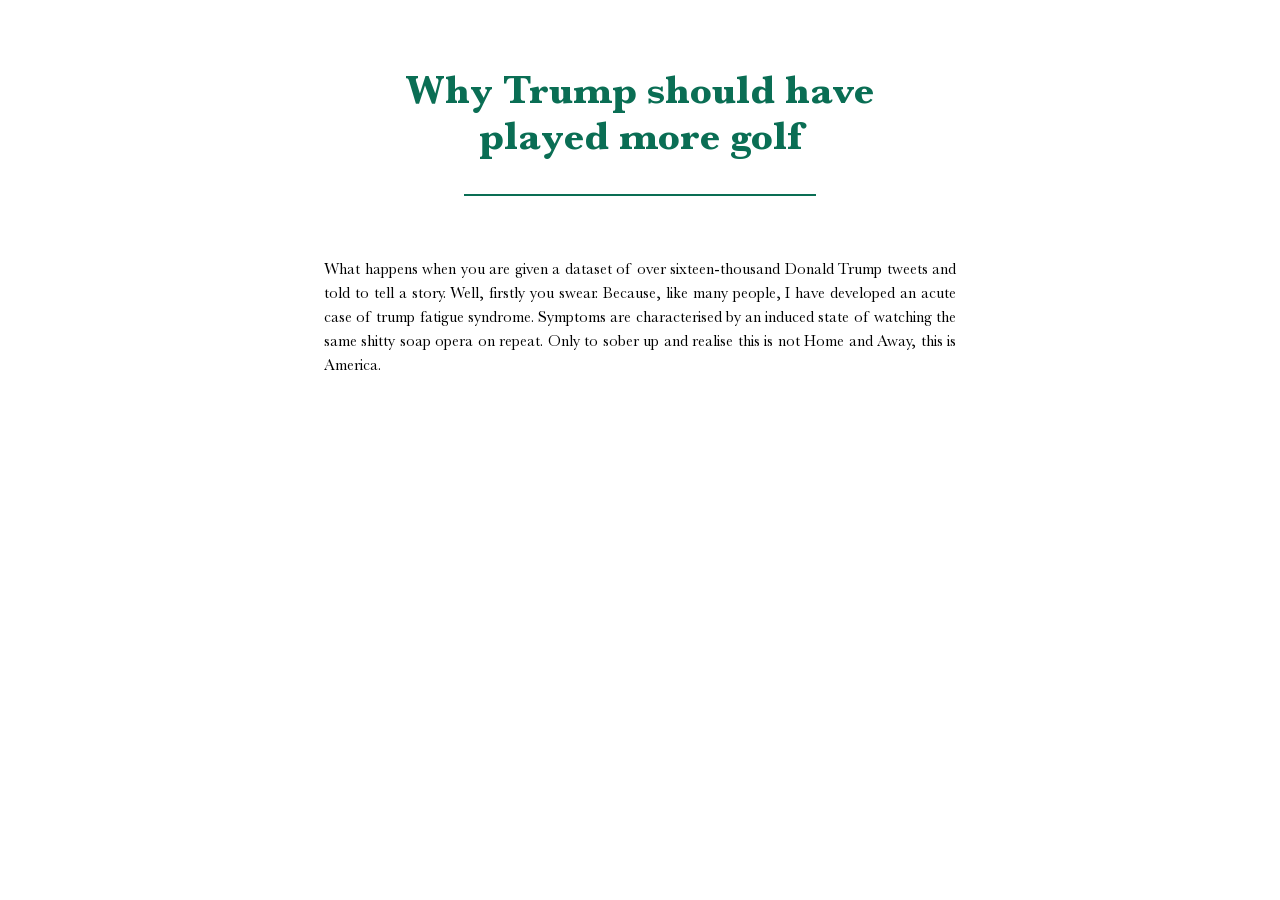
==== website/index.html @ 58ea9ad5 "my first commit" ====
<!DOCTYPE html>
<html>
<head>
<title>3200 A3</title>
<link rel="stylesheet" href="style.css" />
<script src="https://cdn.plot.ly/plotly-latest.min.js"></script>
</head>
<body>

    <div class="container">
        <h1>Why Trump should have <br>played more golf</h1>
        <hr class="divider">
        <h3><a href="https://ovdixon.com" target="_blank"></a></h3>
        <p>What happens when you are given a dataset of over sixteen-thousand Donald Trump tweets and told to tell a story. Well, firstly you swear. Because, like many people, I have developed an acute case of trump fatigue syndrome. Symptoms are characterised by an induced state of watching the same shitty soap opera on repeat. Only to sober up and realise this is not Home and Away, this is America.</p>
        <div id="histogram" ></div>
        <div id="histogram1" ></div>

    </div>


</body>

<script src="histogram2.js"></script>
<script src="histogram.js"></script>

</html>
---- website/style.css ----
@font-face {
    font-family: 'Baskerville-Bold';
    src: url('fonts/Baskerville-Bold.ttf'); 
}

@font-face {
    font-family: 'Baskerville';
    src: url('fonts/Baskerville.ttf'); 
}

body{
    display: grid;
    place-items: center;
}

.container{
    width: clamp(100px, 50%, 650px);
    display: flex;
    flex-direction: column;
    padding: 2rem;
}

h1 {
    text-align: center;
    font-family: 'Baskerville-Bold';
    font-size: 2.5em;
    color: #0A6E54;
}

p {
    font-family: 'Baskerville';
    text-align: justify;
    line-height: 1.5em;
}

.divider{
    border: 1px solid #0A6E54;
    width: 350px;

}

.infolayer [class^='y'][class$='title'] {
    transform: rotate(0deg) translate(16px, -30px);
  }
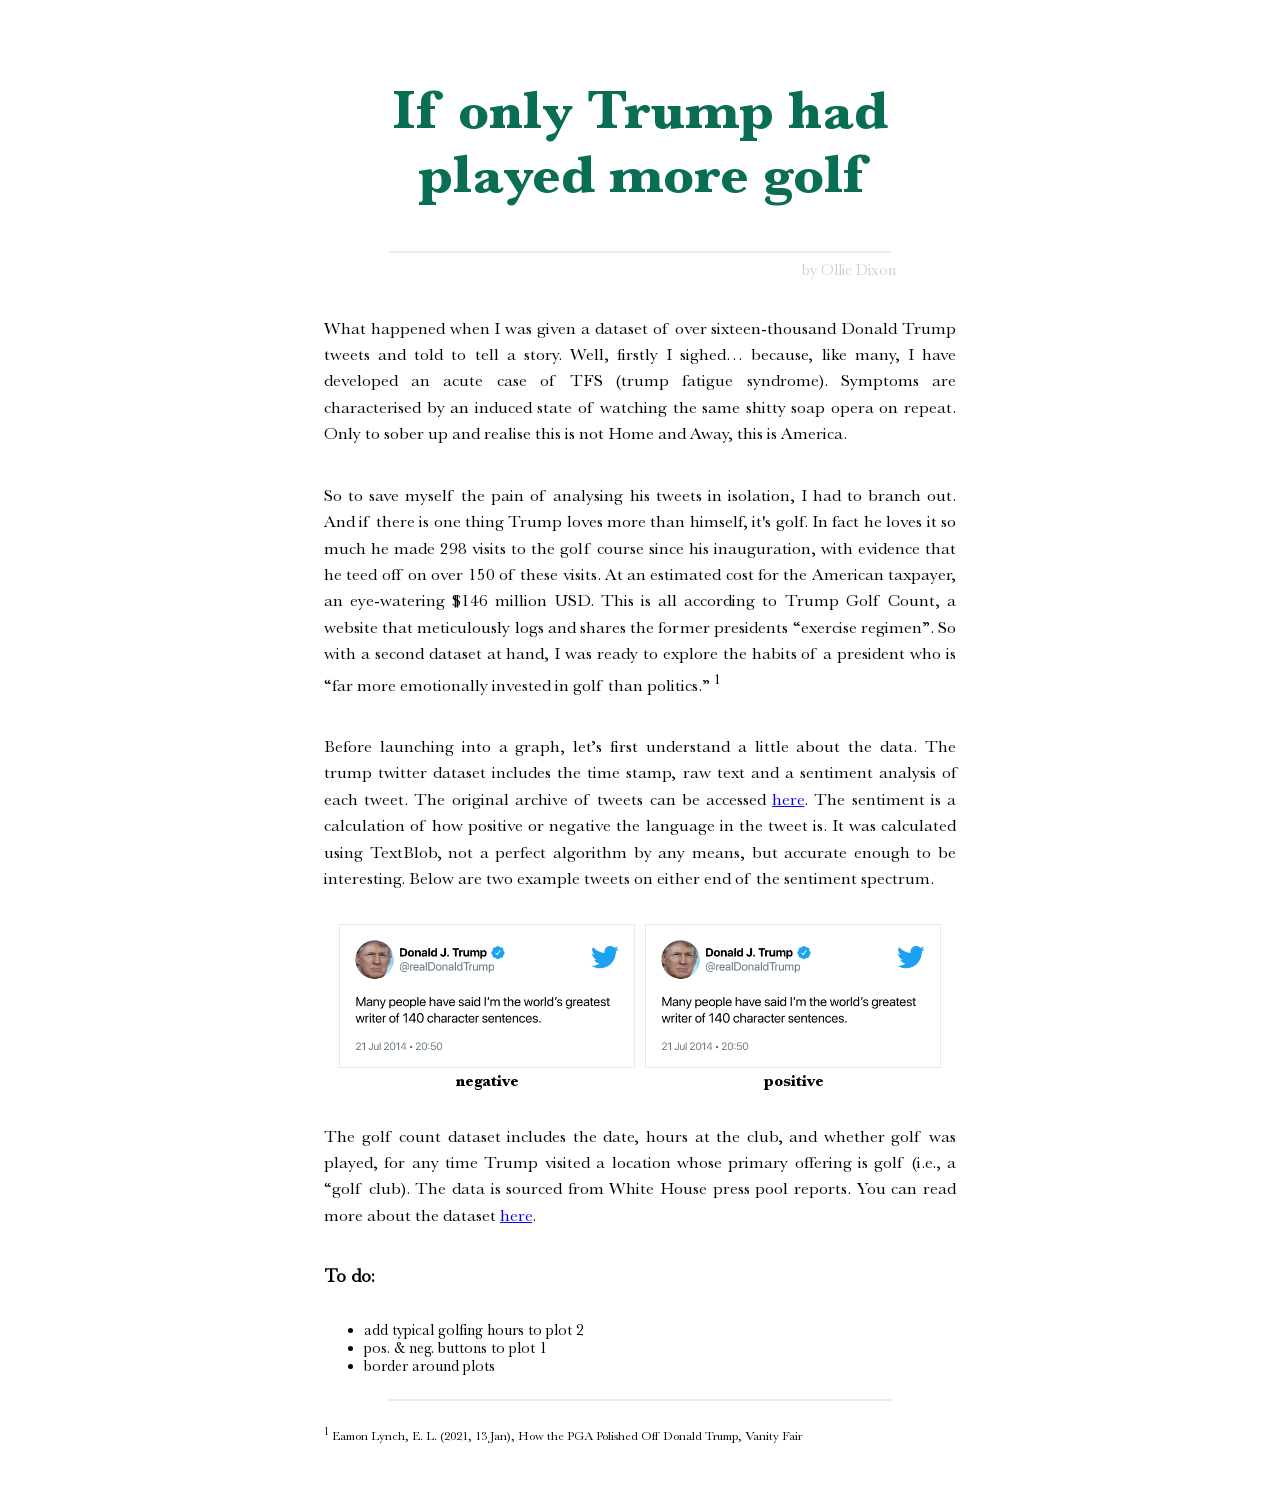
==== commit 90eb265f: "added new line graph" ====
--- a/website/index.html
+++ b/website/index.html
@@ -8,19 +8,48 @@
 <body>
 
     <div class="container">
-        <h1>Why Trump should have <br>played more golf</h1>
+        <h1>If only Trump had <br>played more golf</h1>
         <hr class="divider">
-        <h3><a href="https://ovdixon.com" target="_blank"></a></h3>
-        <p>What happens when you are given a dataset of over sixteen-thousand Donald Trump tweets and told to tell a story. Well, firstly you swear. Because, like many people, I have developed an acute case of trump fatigue syndrome. Symptoms are characterised by an induced state of watching the same shitty soap opera on repeat. Only to sober up and realise this is not Home and Away, this is America.</p>
-        <div id="histogram" ></div>
-        <div id="histogram1" ></div>
+        <a class="author" href="https://ovdixon.com" target="_blank">by Ollie Dixon</a><br>
+        <p>What happened when I was given a dataset of over sixteen-thousand Donald Trump tweets and told to tell a story. Well, firstly I sighed… because, like many, I have developed an acute case of TFS (trump fatigue syndrome). Symptoms are characterised by an induced state of watching the same shitty soap opera on repeat. Only to sober up and realise this is not Home and Away, this is America. </p>
+
+        <p>So to save myself the pain of analysing his tweets in isolation, I had to branch out. And if there is one thing Trump loves more than himself, it's golf. In fact he loves it so much he made 298 visits to the golf course since his inauguration, with evidence that he teed off on over 150 of these visits. At an estimated cost for the American taxpayer, an eye-watering $146 million USD. This is all according to Trump Golf Count, a website that meticulously logs and shares the former presidents “exercise regimen”. So with a second dataset at hand, I was ready to explore the habits of a president who is “far more emotionally invested in golf than politics.” <sup>1</sup></p>
+
+        <p>Before launching into a graph, let’s first understand a little about the data. The trump twitter dataset includes the time stamp, raw text and a sentiment analysis of each tweet. The original archive of tweets can be accessed <a href="https://trumpgolfcount.com/displayfaq" target="_blank">here</a>. The sentiment is a calculation of how positive or negative the language in the tweet is. It was calculated using TextBlob, not a perfect algorithm by any means, but accurate enough to be interesting. Below are two example tweets on either end of the sentiment spectrum.</p>
+
+        <div class="image-row">
+            <div class="image-column">
+                <img src="img/tweet.png" alt="Tweet" style="width:100%">
+                <figcaption>negative </figcaption>
+            </div>
+            <div class="image-column">
+                <img src="img/tweet.png" alt="Tweet" style="width:100%">
+                <figcaption> positive </figcaption>
+            </div>
+        </div>
+
+        <p>The golf count dataset includes the date, hours at the club, and whether golf was played, for any time Trump visited a location whose primary offering is golf (i.e., a “golf club). The data is sourced from White House press pool reports. You can read more about the dataset <a href="https://trumpgolfcount.com/displayfaq" target="_blank">here</a>.</p>
+        <div class="plotly" id="plot1" ></div>
+        <div class="plotly" id="plot2" ></div>
+
+        
+        <h3>To do:</h3>
+        <ul>
+            <li>add typical golfing hours to plot 2</li>
+            <li>pos. & neg. buttons to plot 1</li>
+            <li>border around plots</li>
+        </ul>
+
+        <hr class="divider">
+
+         <p class="footnote"><sup>1</sup>  Eamon Lynch, E. L. (2021, 13 Jan), How the PGA Polished Off Donald Trump, Vanity Fair</p>
 
     </div>
 
 
 </body>
 
-<script src="histogram2.js"></script>
+<script src="basicLine.js"></script>
 <script src="histogram.js"></script>
 
 </html>
--- a/website/style.css
+++ b/website/style.css
@@ -11,6 +11,7 @@
 body{
     display: grid;
     place-items: center;
+    font-family: 'Baskerville';
 }
 
 .container{
@@ -23,20 +24,51 @@
 h1 {
     text-align: center;
     font-family: 'Baskerville-Bold';
-    font-size: 2.5em;
+    font-size: 3.5em;
     color: #0A6E54;
+}
+
+.author{
+    color: #cfcfcf;
+    text-decoration: none;
+    text-align: right;
+    margin-right: 60px;
 }
 
 p {
     font-family: 'Baskerville';
     text-align: justify;
     line-height: 1.5em;
+    font-size: 1.1em;
 }
 
 .divider{
-    border: 1px solid #0A6E54;
-    width: 350px;
+    border: 1px solid #ebebeb;
+    width: 500px;
 
+}
+
+.plotly{
+    width: 90%;
+}
+
+.image-row{
+    display: flex;
+    padding: 10px;
+}
+
+.image-column{
+    display: inline-block;
+    padding: 5px;
+}
+
+figcaption{
+    font-family: 'Baskerville-Bold';
+    text-align: center;
+}
+
+.footnote{
+    font-size: 0.8em;
 }
 
 .infolayer [class^='y'][class$='title'] {
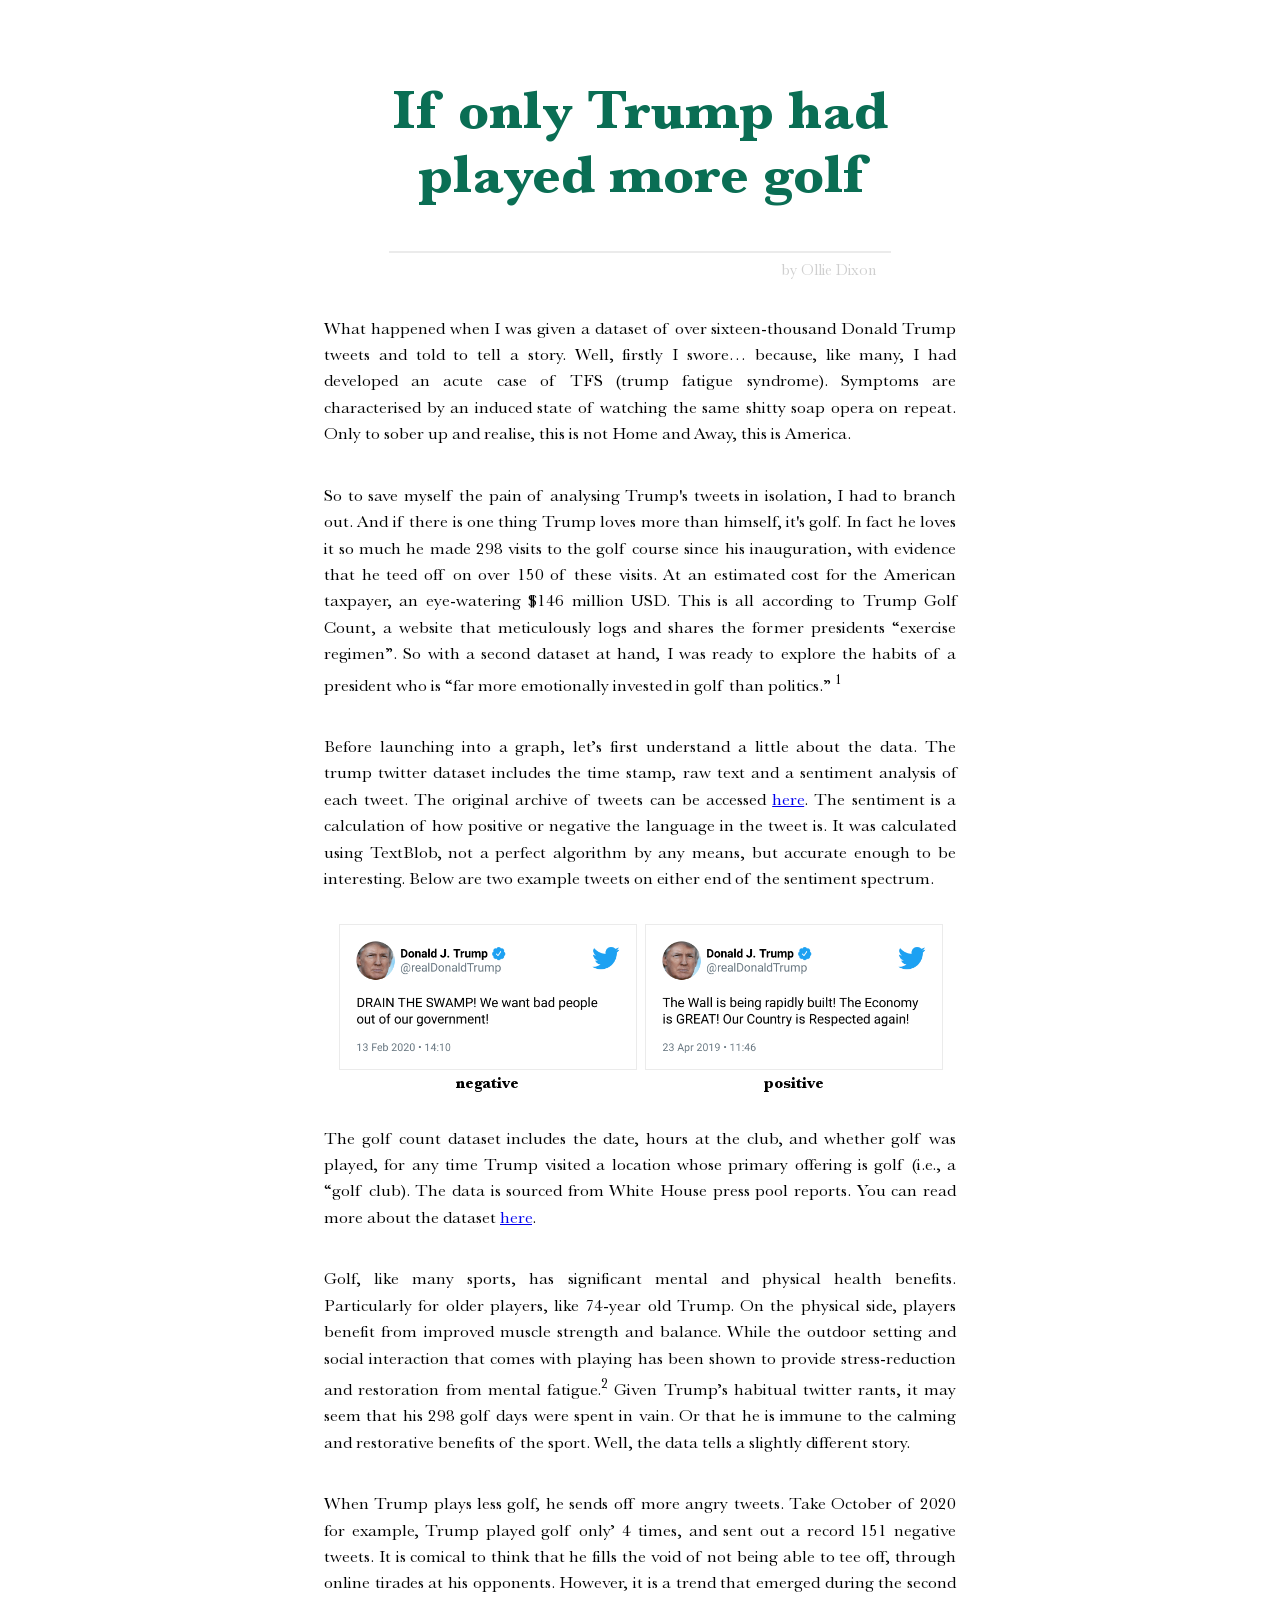
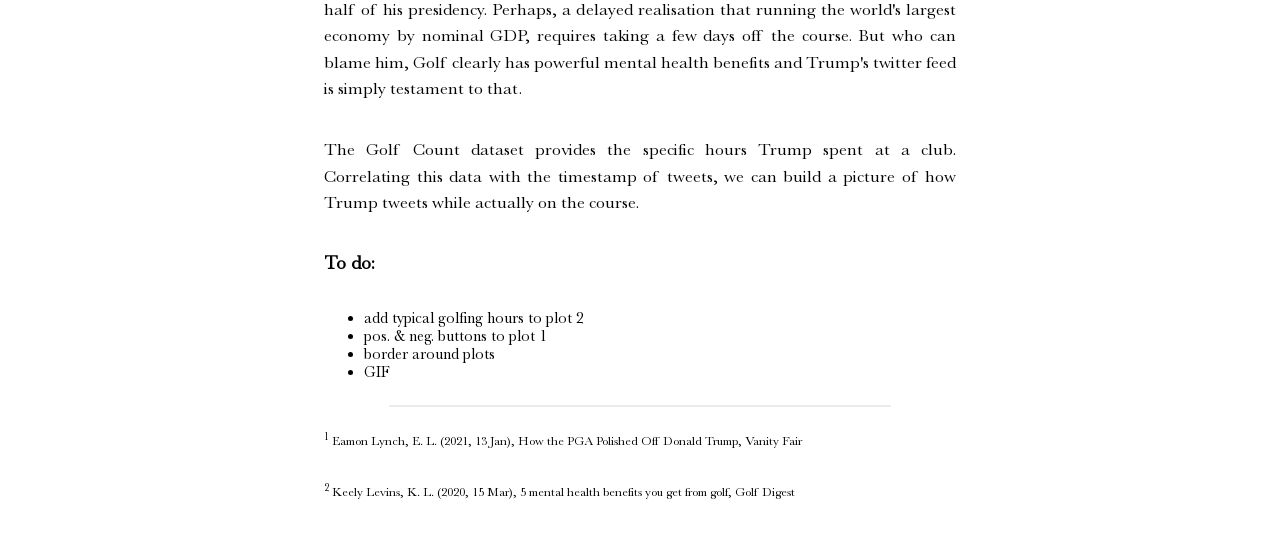
==== commit ac834db3: "Added new example tweets & more writing" ====
--- a/website/index.html
+++ b/website/index.html
@@ -11,25 +11,37 @@
         <h1>If only Trump had <br>played more golf</h1>
         <hr class="divider">
         <a class="author" href="https://ovdixon.com" target="_blank">by Ollie Dixon</a><br>
-        <p>What happened when I was given a dataset of over sixteen-thousand Donald Trump tweets and told to tell a story. Well, firstly I sighed… because, like many, I have developed an acute case of TFS (trump fatigue syndrome). Symptoms are characterised by an induced state of watching the same shitty soap opera on repeat. Only to sober up and realise this is not Home and Away, this is America. </p>
 
-        <p>So to save myself the pain of analysing his tweets in isolation, I had to branch out. And if there is one thing Trump loves more than himself, it's golf. In fact he loves it so much he made 298 visits to the golf course since his inauguration, with evidence that he teed off on over 150 of these visits. At an estimated cost for the American taxpayer, an eye-watering $146 million USD. This is all according to Trump Golf Count, a website that meticulously logs and shares the former presidents “exercise regimen”. So with a second dataset at hand, I was ready to explore the habits of a president who is “far more emotionally invested in golf than politics.” <sup>1</sup></p>
+        
+
+        <p>What happened when I was given a dataset of over sixteen-thousand Donald Trump tweets and told to tell a story. Well, firstly I swore… because, like many, I had developed an acute case of TFS (trump fatigue syndrome). Symptoms are characterised by an induced state of watching the same shitty soap opera on repeat. Only to sober up and realise, this is not Home and Away, this is America. </p>
+
+        <p>So to save myself the pain of analysing Trump's tweets in isolation, I had to branch out. And if there is one thing Trump loves more than himself, it's golf. In fact he loves it so much he made 298 visits to the golf course since his inauguration, with evidence that he teed off on over 150 of these visits. At an estimated cost for the American taxpayer, an eye-watering $146 million USD. This is all according to Trump Golf Count, a website that meticulously logs and shares the former presidents “exercise regimen”. So with a second dataset at hand, I was ready to explore the habits of a president who is “far more emotionally invested in golf than politics.” <sup>1</sup></p>
 
         <p>Before launching into a graph, let’s first understand a little about the data. The trump twitter dataset includes the time stamp, raw text and a sentiment analysis of each tweet. The original archive of tweets can be accessed <a href="https://trumpgolfcount.com/displayfaq" target="_blank">here</a>. The sentiment is a calculation of how positive or negative the language in the tweet is. It was calculated using TextBlob, not a perfect algorithm by any means, but accurate enough to be interesting. Below are two example tweets on either end of the sentiment spectrum.</p>
 
         <div class="image-row">
             <div class="image-column">
-                <img src="img/tweet.png" alt="Tweet" style="width:100%">
+                <img src="img/negative.png" alt="Tweet" style="width:100%">
                 <figcaption>negative </figcaption>
             </div>
             <div class="image-column">
-                <img src="img/tweet.png" alt="Tweet" style="width:100%">
+                <img src="img/positive.png" alt="Tweet" style="width:100%">
                 <figcaption> positive </figcaption>
             </div>
         </div>
 
         <p>The golf count dataset includes the date, hours at the club, and whether golf was played, for any time Trump visited a location whose primary offering is golf (i.e., a “golf club). The data is sourced from White House press pool reports. You can read more about the dataset <a href="https://trumpgolfcount.com/displayfaq" target="_blank">here</a>.</p>
+
+        <p>Golf, like many sports, has significant mental and physical health benefits. Particularly for older players, like 74-year old Trump. On the physical side, players benefit from improved muscle strength and balance. While the outdoor setting and social interaction that comes with playing has  been shown to provide stress-reduction and restoration from mental fatigue.<sup>2</sup> Given Trump’s habitual twitter rants, it may seem that his 298 golf days were spent in vain. Or that he is immune to the calming and restorative benefits of the sport. Well, the data tells a slightly different story.</p>
+
         <div class="plotly" id="plot1" ></div>
+
+        <p>When Trump plays less golf, he sends off more angry tweets. Take October of 2020 for example, Trump played golf only’ 4 times, and sent out a record 151 negative tweets. It is comical to think that he fills the void of not being able to tee off, through online tirades at his opponents. However, it is a trend that emerged during the second half of his presidency.  Perhaps, a delayed realisation that running the world's largest economy by nominal GDP, requires taking a few days off the course. But who can blame him, Golf clearly has powerful mental health benefits and Trump's twitter feed is simply testament to that.</p>
+
+        <p>The Golf Count dataset provides the specific hours Trump spent at a club. Correlating this data with the timestamp of tweets, we can build a picture of how Trump tweets while actually on the course.</p>
+
+
         <div class="plotly" id="plot2" ></div>
 
         
@@ -38,11 +50,16 @@
             <li>add typical golfing hours to plot 2</li>
             <li>pos. & neg. buttons to plot 1</li>
             <li>border around plots</li>
+            <li>GIF</li>
         </ul>
+
+        
 
         <hr class="divider">
 
          <p class="footnote"><sup>1</sup>  Eamon Lynch, E. L. (2021, 13 Jan), How the PGA Polished Off Donald Trump, Vanity Fair</p>
+
+         <p class="footnote"><sup>2</sup>  Keely Levins, K. L. (2020, 15 Mar), 5 mental health benefits you get from golf, Golf Digest</p>
 
     </div>
 
--- a/website/style.css
+++ b/website/style.css
@@ -32,7 +32,7 @@
     color: #cfcfcf;
     text-decoration: none;
     text-align: right;
-    margin-right: 60px;
+    margin-right: 80px;
 }
 
 p {
@@ -46,6 +46,10 @@
     border: 1px solid #ebebeb;
     width: 500px;
 
+}
+
+img {
+    border: 1px solid #ebebeb;
 }
 
 .plotly{
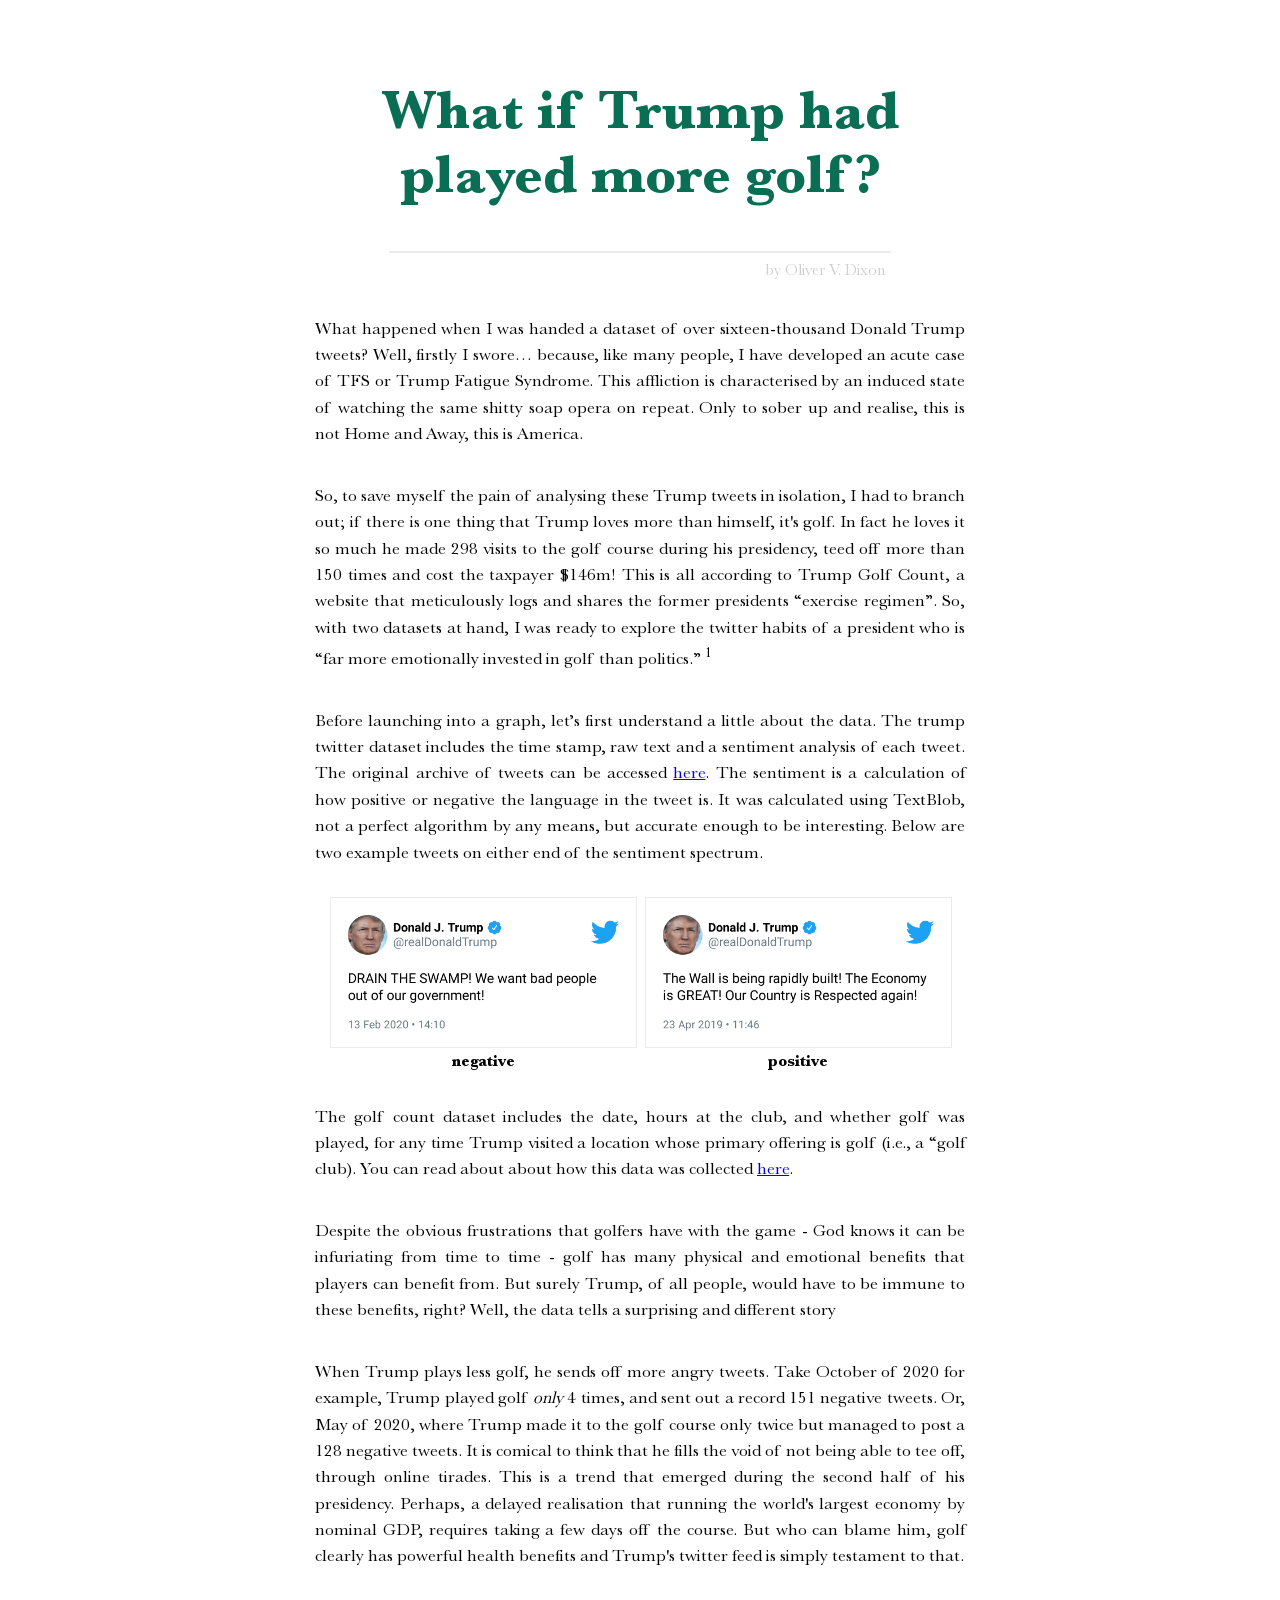
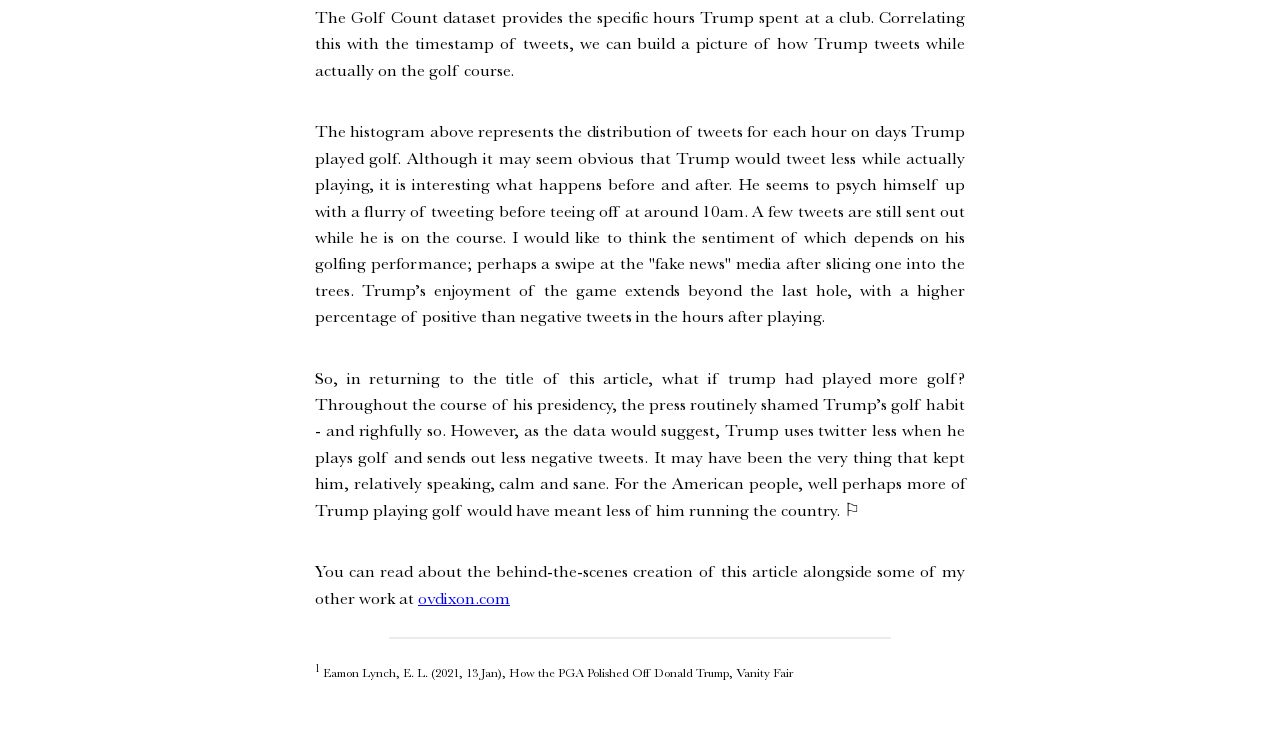
==== commit bf810a69: "updated ticks on graphs" ====
--- a/website/index.html
+++ b/website/index.html
@@ -1,22 +1,22 @@
 <!DOCTYPE html>
 <html>
 <head>
-<title>3200 A3</title>
+<title>Trump: Twitter & Golf</title>
 <link rel="stylesheet" href="style.css" />
 <script src="https://cdn.plot.ly/plotly-latest.min.js"></script>
 </head>
 <body>
 
     <div class="container">
-        <h1>If only Trump had <br>played more golf</h1>
+        <h1>What if Trump had <br>played more golf?</h1>
         <hr class="divider">
-        <a class="author" href="https://ovdixon.com" target="_blank">by Ollie Dixon</a><br>
+        <a class="author" href="https://ovdixon.com" target="_blank">by Oliver V. Dixon</a><br>
 
         
 
-        <p>What happened when I was given a dataset of over sixteen-thousand Donald Trump tweets and told to tell a story. Well, firstly I swore… because, like many, I had developed an acute case of TFS (trump fatigue syndrome). Symptoms are characterised by an induced state of watching the same shitty soap opera on repeat. Only to sober up and realise, this is not Home and Away, this is America. </p>
+        <p>What happened when I was handed a dataset of over sixteen-thousand Donald Trump tweets? Well, firstly I swore… because, like many people, I have developed an acute case of TFS or Trump Fatigue Syndrome. This affliction is characterised by an induced state of watching the same shitty soap opera on repeat. Only to sober up and realise, this is not Home and Away, this is America. </p>
 
-        <p>So to save myself the pain of analysing Trump's tweets in isolation, I had to branch out. And if there is one thing Trump loves more than himself, it's golf. In fact he loves it so much he made 298 visits to the golf course since his inauguration, with evidence that he teed off on over 150 of these visits. At an estimated cost for the American taxpayer, an eye-watering $146 million USD. This is all according to Trump Golf Count, a website that meticulously logs and shares the former presidents “exercise regimen”. So with a second dataset at hand, I was ready to explore the habits of a president who is “far more emotionally invested in golf than politics.” <sup>1</sup></p>
+        <p>So, to save myself the pain of analysing these Trump tweets in isolation, I had to branch out; if there is one thing that Trump loves more than himself, it's golf. In fact he loves it so much he made 298 visits to the golf course during his presidency, teed off more than 150 times and cost the taxpayer $146m! This is all according to Trump Golf Count, a website that meticulously logs and shares the former presidents “exercise regimen”. So, with two datasets at hand, I was ready to explore the twitter habits of a president who is “far more emotionally invested in golf than politics.” <sup>1</sup></p>
 
         <p>Before launching into a graph, let’s first understand a little about the data. The trump twitter dataset includes the time stamp, raw text and a sentiment analysis of each tweet. The original archive of tweets can be accessed <a href="https://trumpgolfcount.com/displayfaq" target="_blank">here</a>. The sentiment is a calculation of how positive or negative the language in the tweet is. It was calculated using TextBlob, not a perfect algorithm by any means, but accurate enough to be interesting. Below are two example tweets on either end of the sentiment spectrum.</p>
 
@@ -31,42 +31,34 @@
             </div>
         </div>
 
-        <p>The golf count dataset includes the date, hours at the club, and whether golf was played, for any time Trump visited a location whose primary offering is golf (i.e., a “golf club). The data is sourced from White House press pool reports. You can read more about the dataset <a href="https://trumpgolfcount.com/displayfaq" target="_blank">here</a>.</p>
+        <p>The golf count dataset includes the date, hours at the club, and whether golf was played, for any time Trump visited a location whose primary offering is golf (i.e., a “golf club). You can read about about how this data was collected <a href="https://trumpgolfcount.com/displayfaq" target="_blank">here</a>.</p>
 
-        <p>Golf, like many sports, has significant mental and physical health benefits. Particularly for older players, like 74-year old Trump. On the physical side, players benefit from improved muscle strength and balance. While the outdoor setting and social interaction that comes with playing has  been shown to provide stress-reduction and restoration from mental fatigue.<sup>2</sup> Given Trump’s habitual twitter rants, it may seem that his 298 golf days were spent in vain. Or that he is immune to the calming and restorative benefits of the sport. Well, the data tells a slightly different story.</p>
+        <p>Despite the obvious frustrations that golfers have with the game - God knows it can be infuriating from time to time - golf has many physical and emotional benefits that players can benefit from. But surely Trump, of all people, would have to be immune to these benefits, right? Well, the data tells a surprising and different story</p>
 
         <div class="plotly" id="plot1" ></div>
 
-        <p>When Trump plays less golf, he sends off more angry tweets. Take October of 2020 for example, Trump played golf only’ 4 times, and sent out a record 151 negative tweets. It is comical to think that he fills the void of not being able to tee off, through online tirades at his opponents. However, it is a trend that emerged during the second half of his presidency.  Perhaps, a delayed realisation that running the world's largest economy by nominal GDP, requires taking a few days off the course. But who can blame him, Golf clearly has powerful mental health benefits and Trump's twitter feed is simply testament to that.</p>
+        <p>When Trump plays less golf, he sends off more angry tweets. Take October of 2020 for example, Trump played golf <i>only</i> 4 times, and sent out a record 151 negative tweets. Or, May of 2020, where Trump made it to the golf course only twice but managed to post a 128 negative tweets. It is comical to think that he fills the void of not being able to tee off, through online tirades. This is a trend that emerged during the second half of his presidency.  Perhaps, a delayed realisation that running the world's largest economy by nominal GDP, requires taking a few days off the course. But who can blame him, golf clearly has powerful health benefits and Trump's twitter feed is simply testament to that.</p>
 
-        <p>The Golf Count dataset provides the specific hours Trump spent at a club. Correlating this data with the timestamp of tweets, we can build a picture of how Trump tweets while actually on the course.</p>
-
+        <p>The Golf Count dataset provides the specific hours Trump spent at a club. Correlating this with the timestamp of tweets, we can build a picture of how Trump tweets while actually on the golf course.</p>
 
         <div class="plotly" id="plot2" ></div>
 
-        
-        <h3>To do:</h3>
-        <ul>
-            <li>add typical golfing hours to plot 2</li>
-            <li>pos. & neg. buttons to plot 1</li>
-            <li>border around plots</li>
-            <li>GIF</li>
-        </ul>
+        <p>The histogram above represents the distribution of tweets for each hour on days Trump played golf. Although it may seem obvious that Trump would tweet less while actually playing, it is interesting what happens before and after. He seems to psych himself up with a flurry of tweeting before teeing off at around 10am. A few tweets are still sent out while he is on the course. I would like to think the sentiment of which depends on his golfing performance; perhaps a swipe at the "fake news" media after slicing one into the trees. Trump’s enjoyment of the game extends beyond the last hole, with a higher percentage of positive than negative tweets in the hours after playing. </p>
 
-        
+        <p>So, in returning to the title of this article, what if trump had played more golf? Throughout the course of his presidency, the press routinely shamed Trump’s golf habit - and righfully so. However, as the data would suggest, Trump uses twitter less when he plays golf and sends out less negative tweets. It may have been the very thing that kept him, relatively speaking, calm and sane. For the American people, well perhaps more of Trump playing golf would have meant less of him running the country. ⚐
+
+        <p>You can read about the behind-the-scenes creation of this article alongside some of my other work at <a href="https://ovdixon.com" target="_blank">ovdixon.com</a></p>
+
 
         <hr class="divider">
 
          <p class="footnote"><sup>1</sup>  Eamon Lynch, E. L. (2021, 13 Jan), How the PGA Polished Off Donald Trump, Vanity Fair</p>
-
-         <p class="footnote"><sup>2</sup>  Keely Levins, K. L. (2020, 15 Mar), 5 mental health benefits you get from golf, Golf Digest</p>
 
     </div>
 
 
 </body>
 
-<script src="basicLine.js"></script>
-<script src="histogram.js"></script>
+<script src="script.js"></script>
 
 </html>
--- a/website/style.css
+++ b/website/style.css
@@ -15,7 +15,7 @@
 }
 
 .container{
-    width: clamp(100px, 50%, 650px);
+    width: 650px;
     display: flex;
     flex-direction: column;
     padding: 2rem;
@@ -53,7 +53,7 @@
 }
 
 .plotly{
-    width: 90%;
+    width: 100%;
 }
 
 .image-row{
@@ -64,6 +64,7 @@
 .image-column{
     display: inline-block;
     padding: 5px;
+    
 }
 
 figcaption{
@@ -76,8 +77,55 @@
 }
 
 .infolayer [class^='y'][class$='title'] {
-    transform: rotate(0deg) translate(16px, -30px);
-  }
+    transform: rotate(0deg) translate(16px, -10px);
+}
   
 
 
+  @media only screen 
+  and (min-device-width: 375px) 
+  and (max-device-width: 812px) 
+  and (-webkit-min-device-pixel-ratio: 3)
+  and (orientation: portrait) { 
+    h1{
+      font-size: 5em;
+    }
+
+    .divider{
+    border: 3px solid #ebebeb;
+    width: 600px;
+    }
+
+    .author{
+    font-size: 2em;
+    margin-right: 105px;
+}
+
+    p{
+        font-size: 2.5em;
+    }
+
+    figcaption{
+      font-size: 1.8em;
+    }
+
+    .container{
+        width: 800px;
+    }
+
+    .infolayer [class^='y'][class$='title'] {
+        transform: rotate(0deg) translate(14px, 0px);
+    }
+
+    .image-row{
+        flex-direction: column;
+    }
+
+
+.image-column{
+    margin-bottom: 20px;
+    
+}
+
+}
+
